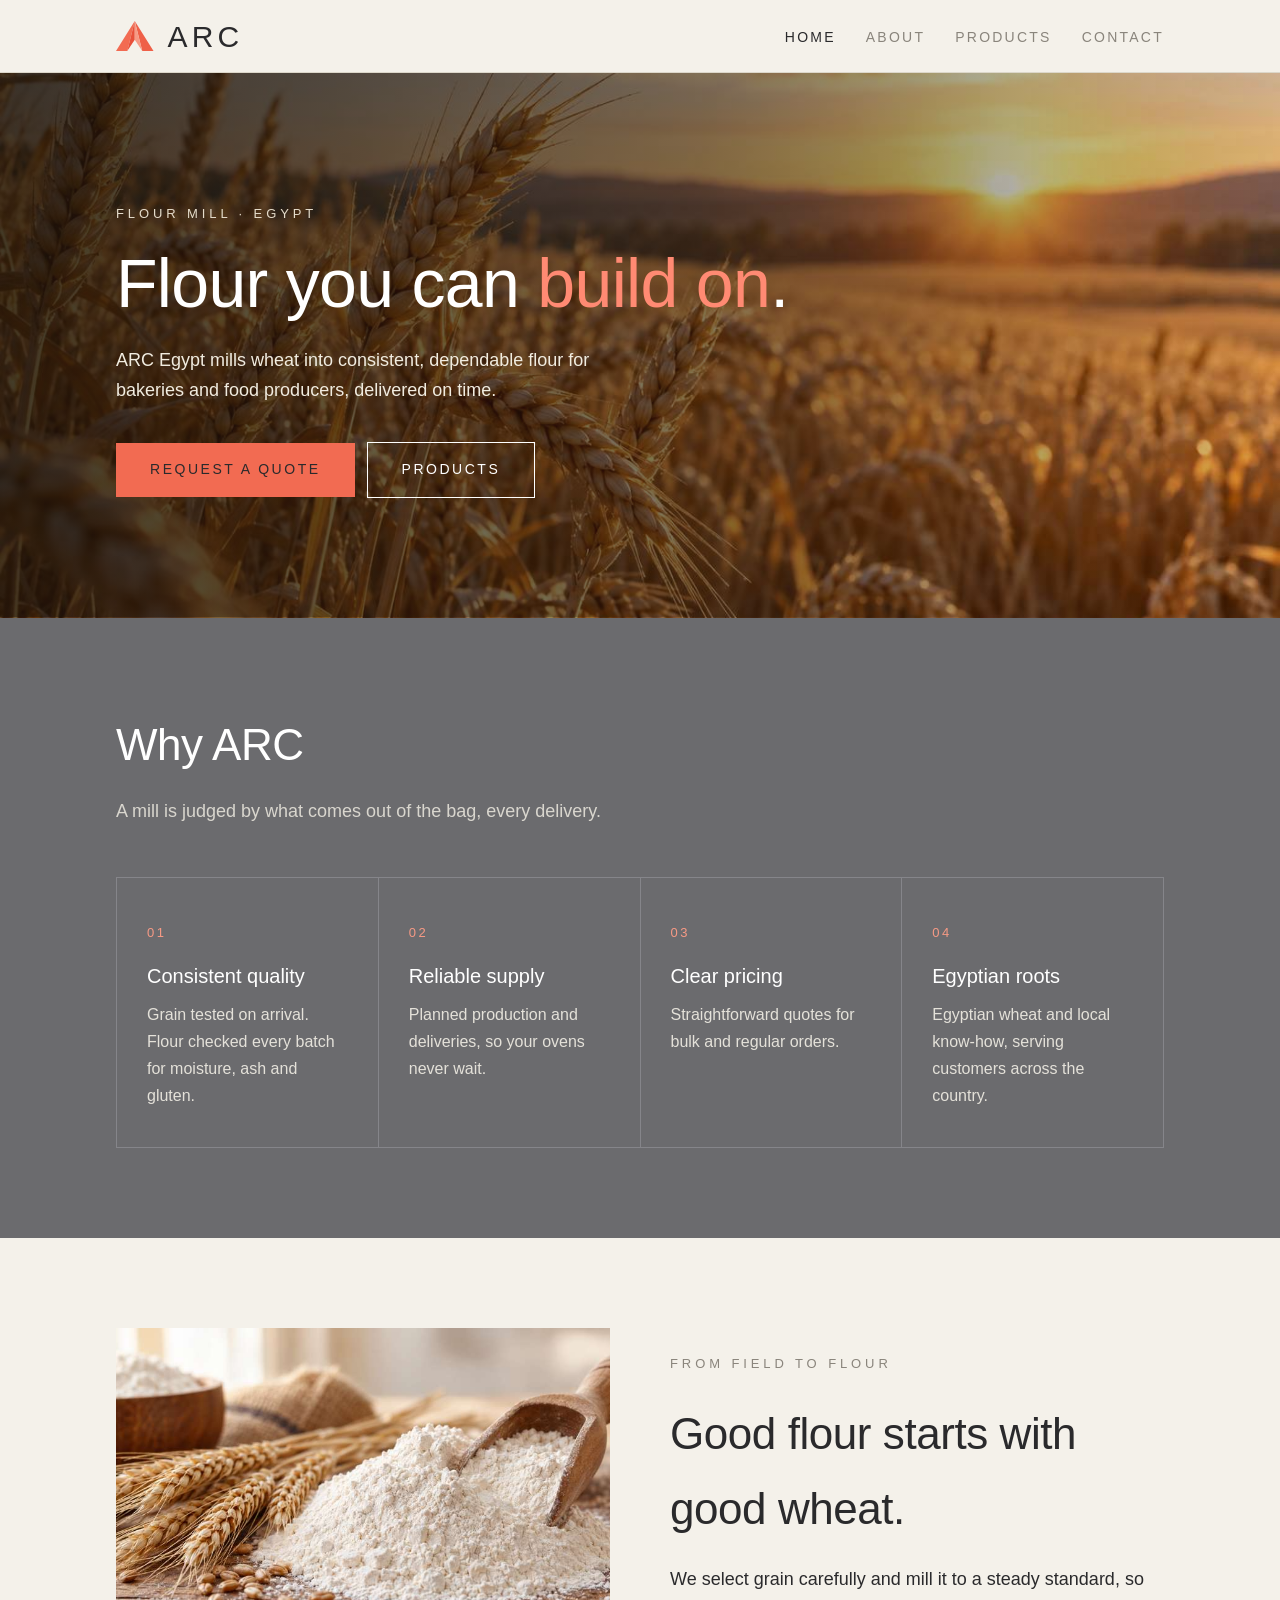
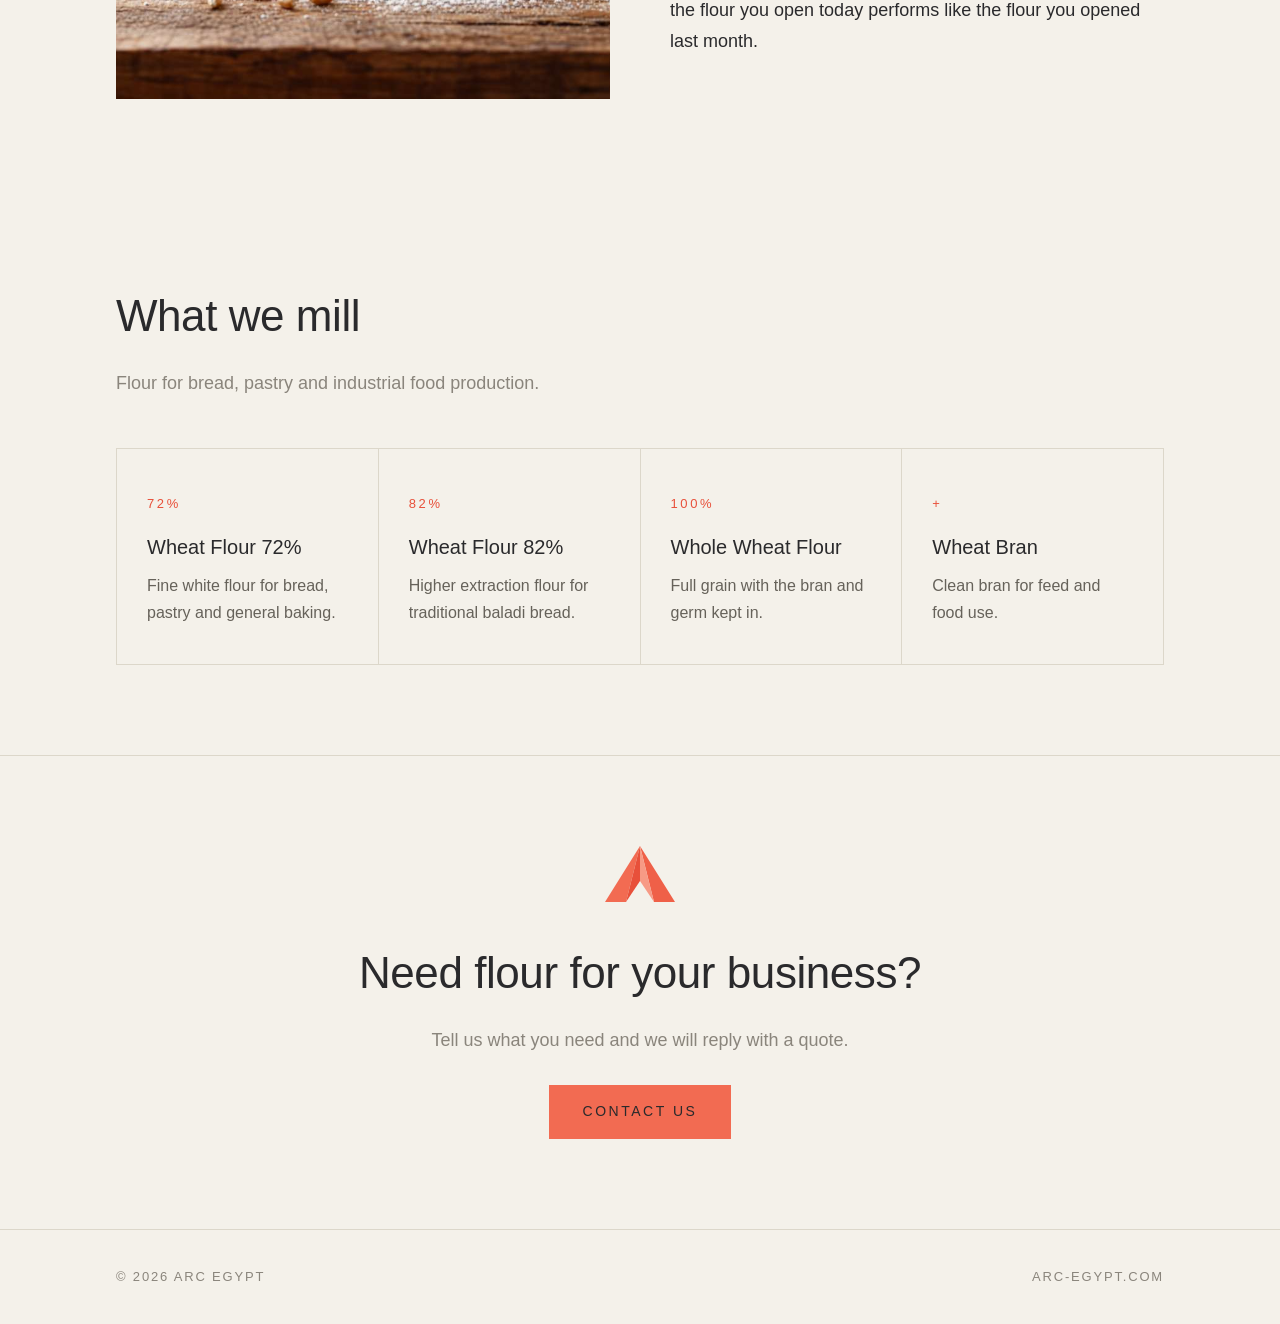
==== index.html @ 43a4d68a "Add initial HTML structure for ARC Egypt website" ====
<!doctype html><html lang="en"><head><meta charset="utf-8"><meta name="viewport" content="width=device-width,initial-scale=1"><title>Flour milled in Egypt | ARC Egypt</title><meta name="description" content="ARC Egypt: quality wheat flour milled in Egypt for bakeries, food producers and distributors."><link rel="icon" href="favicon.svg"><link rel="stylesheet" href="style.css"><link rel="stylesheet" href="img-field.css"><link rel="stylesheet" href="img-flour.css"><link rel="stylesheet" href="img-wheat.css"></head><body>
<header><div class="w"><a class="brand" href="index.html"><svg class="m" viewBox="0 0 100 80" aria-hidden="true"><polygon points="50,0 0,80 30,80" fill="var(--a2)"/><polygon points="50,0 100,80 70,80" fill="var(--a4)"/><polygon points="50,0 30,80 50,50" fill="var(--a1)"/><polygon points="50,0 70,80 50,50" fill="var(--a3)"/></svg><b>ARC</b></a><nav><a href="index.html" class=on>Home</a><a href="about.html">About</a><a href="products.html">Products</a><a href="contact.html">Contact</a></nav></div></header>
<div class="hero ph"><div class="w"><div><p class="eyebrow">Flour mill &middot; Egypt</p><h1>Flour you can <em>build on</em>.</h1><p class="l">ARC Egypt mills wheat into consistent, dependable flour for bakeries and food producers, delivered on time.</p><a class="btn" href="contact.html">Request a quote</a><a class="btn o" href="products.html">Products</a></div></div></div>
<section class="dark"><div class="w"><h2>Why ARC</h2><p class="sub">A mill is judged by what comes out of the bag, every delivery.</p><div class="cols">
<div class="cell"><i>01</i><h3>Consistent quality</h3><p>Grain tested on arrival. Flour checked every batch for moisture, ash and gluten.</p></div>
<div class="cell"><i>02</i><h3>Reliable supply</h3><p>Planned production and deliveries, so your ovens never wait.</p></div>
<div class="cell"><i>03</i><h3>Clear pricing</h3><p>Straightforward quotes for bulk and regular orders.</p></div>
<div class="cell"><i>04</i><h3>Egyptian roots</h3><p>Egyptian wheat and local know-how, serving customers across the country.</p></div></div></div></section>
<section class="split"><div class="w"><div class="pic"><div class="ph-img bg-flour" role="img" aria-label="Wheat flour with ears of wheat and a wooden scoop"></div></div><div><p class="eyebrow">From field to flour</p><h2>Good flour starts with good wheat.</h2><p>We select grain carefully and mill it to a steady standard, so the flour you open today performs like the flour you opened last month.</p></div></div></section>
<section><div class="w"><h2>What we mill</h2><p class="sub">Flour for bread, pastry and industrial food production.</p><div class="cols">
<div class="cell"><i>72%</i><h3>Wheat Flour 72%</h3><p>Fine white flour for bread, pastry and general baking.</p></div>
<div class="cell"><i>82%</i><h3>Wheat Flour 82%</h3><p>Higher extraction flour for traditional baladi bread.</p></div>
<div class="cell"><i>100%</i><h3>Whole Wheat Flour</h3><p>Full grain with the bran and germ kept in.</p></div>
<div class="cell"><i>+</i><h3>Wheat Bran</h3><p>Clean bran for feed and food use.</p></div></div></div></section>
<section class="cta" style="border-top:1px solid var(--line)"><div class="w"><svg class="m" viewBox="0 0 100 80" aria-hidden="true"><polygon points="50,0 0,80 30,80" fill="var(--a2)"/><polygon points="50,0 100,80 70,80" fill="var(--a4)"/><polygon points="50,0 30,80 50,50" fill="var(--a1)"/><polygon points="50,0 70,80 50,50" fill="var(--a3)"/></svg><h2>Need flour for your business?</h2><p class="sub" style="margin:0 auto 30px">Tell us what you need and we will reply with a quote.</p><a class="btn" href="contact.html">Contact us</a></div></section>
<footer><div class="w"><span>&copy; 2026 ARC Egypt</span><span>arc-egypt.com</span></div></footer></body></html>
---- style.css ----
:root{--a1:#e8503a;--a2:#f26b52;--a3:#f79a85;--a4:#ef6048;--ink:#2a2a2c;--mut:#8a857c;--bg:#f4f1ea;--panel:#6b6b6e;--line:#dcd7ca}
/* coral version: --a1:#e8503a;--a2:#f26b52;--a3:#f79a85;--a4:#ef6048 */
*{box-sizing:border-box}html{scroll-behavior:smooth}
body{margin:0;background:var(--bg);color:var(--ink);font:300 18px/1.7 'Helvetica Neue',Helvetica,Arial,sans-serif}
a{color:inherit}.w{max-width:1100px;margin:0 auto;padding:0 26px}
header{position:sticky;top:0;background:rgba(244,241,234,.94);backdrop-filter:blur(6px);border-bottom:1px solid var(--line);z-index:5}
header .w{display:flex;align-items:center;justify-content:space-between;height:72px}
.brand{display:flex;align-items:center;gap:14px;text-decoration:none}.brand .m{height:30px}.brand b{font-weight:300;font-size:30px;letter-spacing:.14em}
nav a{margin-left:30px;text-decoration:none;font-size:14px;letter-spacing:.16em;text-transform:uppercase;color:var(--mut)}nav a:hover,nav a.on{color:var(--ink)}
.hero{padding:90px 0 80px}.hero .w{display:grid;gap:40px;grid-template-columns:1.1fr .9fr;align-items:center}
.eyebrow{font-size:13px;letter-spacing:.3em;text-transform:uppercase;color:var(--mut);margin:0 0 22px}
h1{font-weight:200;font-size:clamp(38px,6vw,68px);line-height:1.08;margin:0 0 24px;letter-spacing:-.01em}h1 em{font-style:normal;color:var(--a1)}
.hero p.l{max-width:480px;color:#55524c;margin:0 0 36px}
.btn{display:inline-block;background:var(--a2);color:#2a2a2c;padding:15px 34px;text-decoration:none;font-size:14px;letter-spacing:.18em;text-transform:uppercase;font-weight:400}
.btn.o{background:none;border:1px solid var(--ink);margin-left:12px}.btn:hover{background:var(--a3)}
.hero .m{width:100%;max-width:340px;justify-self:center;filter:drop-shadow(0 30px 30px rgba(0,0,0,.12))}
section{padding:90px 0}h2{font-weight:200;font-size:clamp(30px,4vw,44px);margin:0 0 14px;letter-spacing:-.01em}
.sub{color:var(--mut);max-width:560px;margin:0 0 50px}
.cols{display:grid;gap:1px;background:var(--line);grid-template-columns:repeat(auto-fit,minmax(240px,1fr));border:1px solid var(--line)}
.cell{background:var(--bg);padding:38px 30px}.cell i{font-style:normal;font-size:13px;letter-spacing:.2em;color:var(--a1)}.cell h3{font-weight:400;font-size:20px;margin:12px 0 8px}.cell p{margin:0;color:#66625a;font-size:16px}
.dark{background:var(--panel);color:#fff}.dark h2{color:#fff}.dark .sub{color:#d9d6ce}.dark .cols{background:#85858a;border-color:#85858a}.dark .cell{background:var(--panel)}.dark .cell p{color:#e4e1d9}.dark .cell i{color:var(--a3)}
.two{display:grid;gap:60px;grid-template-columns:repeat(auto-fit,minmax(300px,1fr))}
.page{padding:80px 0 30px}.page h1{font-size:clamp(36px,5vw,56px);margin-bottom:10px}
dl{margin:0}dt{font-size:13px;letter-spacing:.22em;text-transform:uppercase;color:var(--a1);margin-top:26px}dd{margin:4px 0 0}
table{width:100%;border-collapse:collapse}th{text-align:left;font-weight:400;font-size:13px;letter-spacing:.2em;text-transform:uppercase;color:var(--mut);padding:0 0 14px;border-bottom:1px solid var(--ink)}td{padding:22px 20px 22px 0;border-bottom:1px solid var(--line);vertical-align:top}td b{font-weight:400;font-size:20px}
form{display:grid;gap:18px}input,textarea{font:inherit;background:none;border:0;border-bottom:1px solid var(--ink);padding:12px 0;width:100%;outline:none}input:focus,textarea:focus{border-color:var(--a1)}
.cta{text-align:center}.cta .m{height:56px;margin-bottom:24px}
footer{border-top:1px solid var(--line);padding:36px 0;font-size:13px;letter-spacing:.14em;color:var(--mut);text-transform:uppercase}footer .w{display:flex;flex-wrap:wrap;justify-content:space-between;gap:10px}
@media(max-width:800px){.hero .w{grid-template-columns:1fr}.hero .m{max-width:240px;order:-1;justify-self:start}.hero{padding:50px 0}section{padding:60px 0}nav a{margin-left:16px;font-size:12px}.brand b{font-size:24px}.btn.o{margin:12px 0 0}}
@media(max-width:800px){header .w{height:auto;padding-top:12px;padding-bottom:12px;flex-wrap:wrap;gap:8px}nav{width:100%}nav a{margin:0 16px 0 0;font-size:12px;letter-spacing:.1em}body{overflow-x:hidden}}

.hero.ph{background-image:linear-gradient(90deg,rgba(25,18,10,.82) 0%,rgba(25,18,10,.55) 55%,rgba(25,18,10,.15) 100%),var(--field);color:#fff;padding:130px 0 120px}
.hero.ph .w{display:block}.hero.ph h1{color:#fff}.hero.ph h1 em{color:#ff8a73}.hero.ph .l{color:#f1ece0}.hero.ph .eyebrow{color:#e5dccb}.hero.ph .btn.o{border-color:#fff;color:#fff}
.split .w{display:grid;gap:60px;grid-template-columns:1fr 1fr;align-items:center}.split .pic img{width:100%;display:block;aspect-ratio:4/3;object-fit:cover}
img.side{width:100%;aspect-ratio:4/5;object-fit:cover;display:block;margin-bottom:30px}img.wide{width:100%;aspect-ratio:21/9;object-fit:cover;display:block;margin-bottom:50px}
@media(max-width:800px){.split .w{grid-template-columns:1fr;gap:30px}.hero.ph{padding:80px 0}.hero.ph{background-image:linear-gradient(180deg,rgba(25,18,10,.7),rgba(25,18,10,.5)),var(--field);background-position:65% center}}

.ph-img{background-size:cover;background-position:center}.split .pic .ph-img{width:100%;aspect-ratio:4/3}.side.ph-img{width:100%;aspect-ratio:4/5;margin-bottom:30px}.wide.ph-img{width:100%;aspect-ratio:21/9;margin-bottom:50px}
.hero.ph{background-size:cover;background-position:center}
---- img-field.css ----
:root{--field:url([data-uri])}
---- img-flour.css ----
.bg-flour{background-image:url([data-uri])}
---- img-wheat.css ----
.bg-wheat{background-image:url([data-uri])}
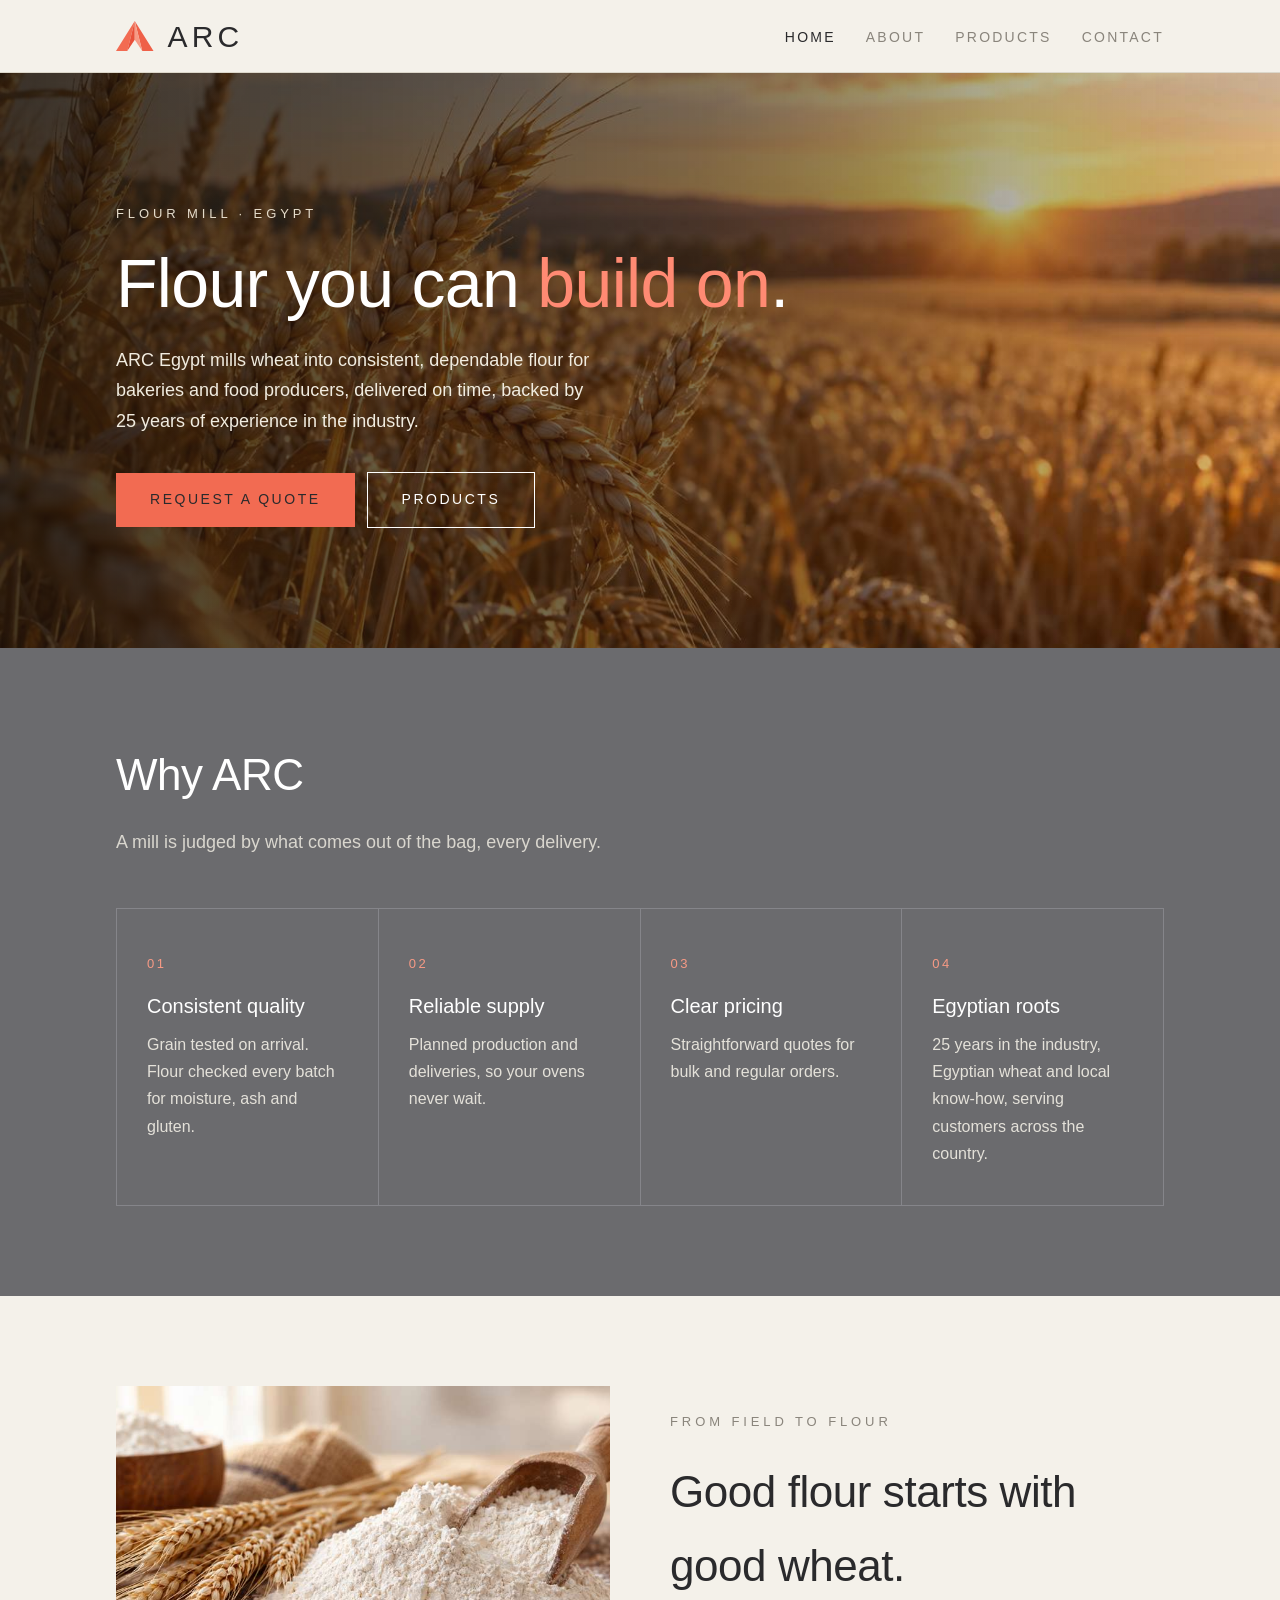
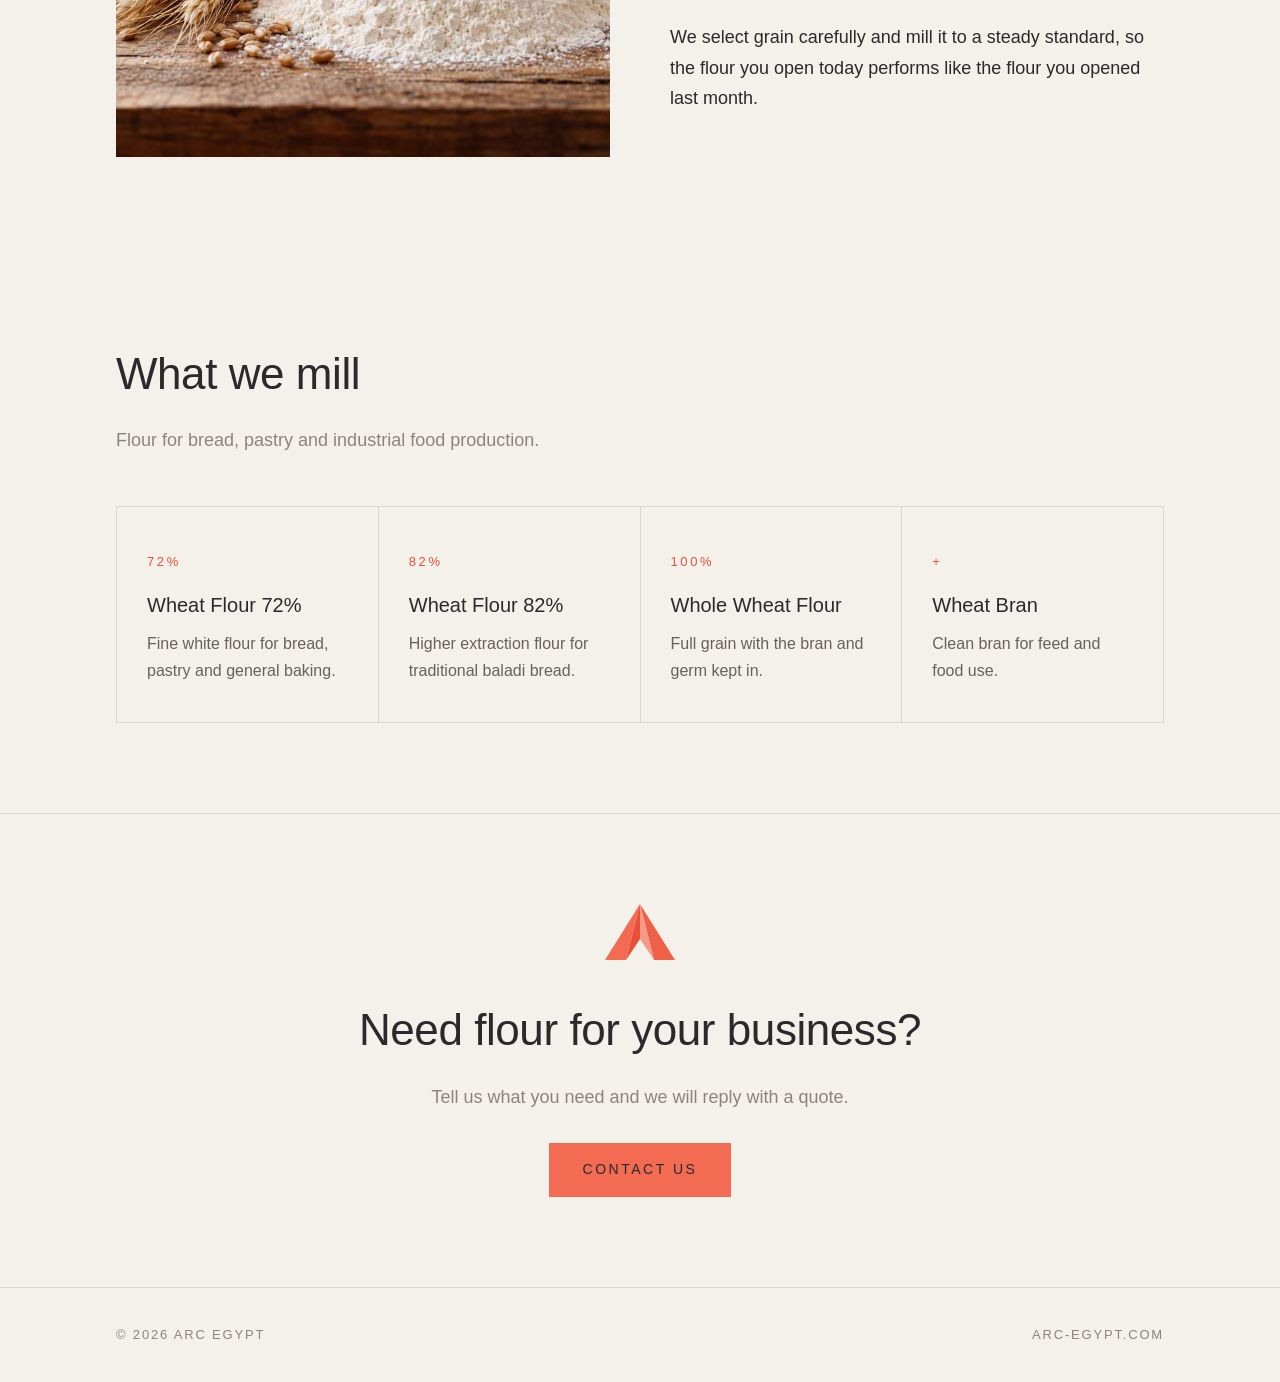
==== commit 073ed3ce: "Enhance content with experience and roots details Added information about 25 years of experience in " ====
--- a/index.html
+++ b/index.html
@@ -1,11 +1,11 @@
 <!doctype html><html lang="en"><head><meta charset="utf-8"><meta name="viewport" content="width=device-width,initial-scale=1"><title>Flour milled in Egypt | ARC Egypt</title><meta name="description" content="ARC Egypt: quality wheat flour milled in Egypt for bakeries, food producers and distributors."><link rel="icon" href="favicon.svg"><link rel="stylesheet" href="style.css"><link rel="stylesheet" href="img-field.css"><link rel="stylesheet" href="img-flour.css"><link rel="stylesheet" href="img-wheat.css"></head><body>
 <header><div class="w"><a class="brand" href="index.html"><svg class="m" viewBox="0 0 100 80" aria-hidden="true"><polygon points="50,0 0,80 30,80" fill="var(--a2)"/><polygon points="50,0 100,80 70,80" fill="var(--a4)"/><polygon points="50,0 30,80 50,50" fill="var(--a1)"/><polygon points="50,0 70,80 50,50" fill="var(--a3)"/></svg><b>ARC</b></a><nav><a href="index.html" class=on>Home</a><a href="about.html">About</a><a href="products.html">Products</a><a href="contact.html">Contact</a></nav></div></header>
-<div class="hero ph"><div class="w"><div><p class="eyebrow">Flour mill &middot; Egypt</p><h1>Flour you can <em>build on</em>.</h1><p class="l">ARC Egypt mills wheat into consistent, dependable flour for bakeries and food producers, delivered on time.</p><a class="btn" href="contact.html">Request a quote</a><a class="btn o" href="products.html">Products</a></div></div></div>
+<div class="hero ph"><div class="w"><div><p class="eyebrow">Flour mill &middot; Egypt</p><h1>Flour you can <em>build on</em>.</h1><p class="l">ARC Egypt mills wheat into consistent, dependable flour for bakeries and food producers, delivered on time, backed by 25 years of experience in the industry.</p><a class="btn" href="contact.html">Request a quote</a><a class="btn o" href="products.html">Products</a></div></div></div>
 <section class="dark"><div class="w"><h2>Why ARC</h2><p class="sub">A mill is judged by what comes out of the bag, every delivery.</p><div class="cols">
 <div class="cell"><i>01</i><h3>Consistent quality</h3><p>Grain tested on arrival. Flour checked every batch for moisture, ash and gluten.</p></div>
 <div class="cell"><i>02</i><h3>Reliable supply</h3><p>Planned production and deliveries, so your ovens never wait.</p></div>
 <div class="cell"><i>03</i><h3>Clear pricing</h3><p>Straightforward quotes for bulk and regular orders.</p></div>
-<div class="cell"><i>04</i><h3>Egyptian roots</h3><p>Egyptian wheat and local know-how, serving customers across the country.</p></div></div></div></section>
+<div class="cell"><i>04</i><h3>Egyptian roots</h3><p>25 years in the industry, Egyptian wheat and local know-how, serving customers across the country.</p></div></div></div></section>
 <section class="split"><div class="w"><div class="pic"><div class="ph-img bg-flour" role="img" aria-label="Wheat flour with ears of wheat and a wooden scoop"></div></div><div><p class="eyebrow">From field to flour</p><h2>Good flour starts with good wheat.</h2><p>We select grain carefully and mill it to a steady standard, so the flour you open today performs like the flour you opened last month.</p></div></div></section>
 <section><div class="w"><h2>What we mill</h2><p class="sub">Flour for bread, pastry and industrial food production.</p><div class="cols">
 <div class="cell"><i>72%</i><h3>Wheat Flour 72%</h3><p>Fine white flour for bread, pastry and general baking.</p></div>
